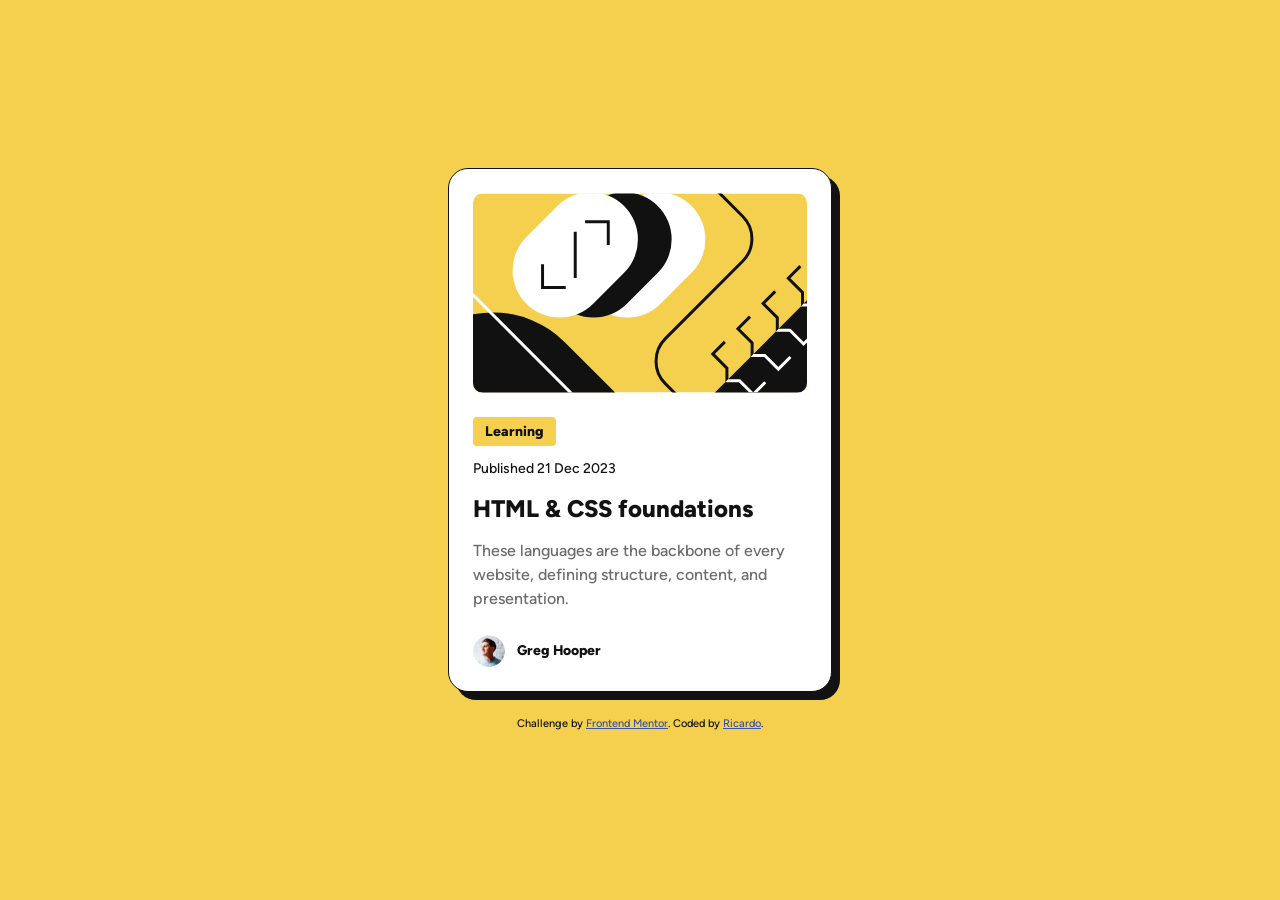
==== blog-preview-card-main/index.html @ 4627156e "initial commit" ====
<!DOCTYPE html>
<html lang="en">
<head>
  <meta charset="UTF-8">
  <meta name="viewport" content="width=device-width, initial-scale=1.0">
  <link rel="icon" type="image/png" sizes="32x32" href="./assets/images/favicon-32x32.png">
  <link rel="stylesheet" href="./style.css">
  <title>Frontend Mentor | Blog preview card</title>
</head>
<body>
  <main>
    <article class="card">
      <img
        class="card__image"
        src="./assets/images/illustration-article.svg"
        alt="Abstract illustration representing HTML and CSS concepts"
        width="336"
        height="200"
      >

      <div class="card__tag">Learning</div>

      <p class="card__date">Published 21 Dec 2023</p>

      <h1 class="card__title">
        <a href="#">HTML &amp; CSS foundations</a>
      </h1>

      <p class="card__description">
        These languages are the backbone of every website, defining structure,
        content, and presentation.
      </p>

      <div class="card__author">
        <img
          class="card__avatar"
          src="./assets/images/image-avatar.webp"
          alt="Greg Hooper"
          width="32"
          height="32"
        >
        <span class="card__author-name">Greg Hooper</span>
      </div>
    </article>
  </main>

  <footer class="attribution">
    Challenge by
    <a href="https://www.frontendmentor.io?ref=challenge" target="_blank">Frontend Mentor</a>.
    Coded by <a href="https://github.com/ricardoe7">Ricardo</a>.
  </footer>
</body>
</html>
---- blog-preview-card-main/style.css ----
@font-face {
  font-family: "Figtree";
  src: url("./assets/fonts/static/Figtree-Medium.ttf") format("truetype");
  font-weight: 500;
  font-style: normal;
  font-display: swap;
}

@font-face {
  font-family: "Figtree";
  src: url("./assets/fonts/static/Figtree-ExtraBold.ttf") format("truetype");
  font-weight: 800;
  font-style: normal;
  font-display: swap;
}

:root {
  --yellow: hsl(47, 88%, 63%);
  --white: hsl(0, 0%, 100%);
  --gray-500: hsl(0, 0%, 42%);
  --gray-950: hsl(0, 0%, 7%);
}

*,
*::before,
*::after {
  box-sizing: border-box;
  margin: 0;
  padding: 0;
}

body {
  min-height: 100vh;
  display: flex;
  flex-direction: column;
  justify-content: center;
  align-items: center;
  gap: 1.5rem;
  padding: 1.5rem 1.5rem;
  font-family: "Figtree", sans-serif;
  font-weight: 500;
  font-size: 1rem;
  line-height: 1.5;
  color: var(--gray-950);
  background-color: var(--yellow);
}

.card {
  width: 100%;
  max-width: 20.4375rem; 
  padding: 1.25rem;
  background-color: var(--white);
  border: 1px solid var(--gray-950);
  border-radius: 1.25rem;
  box-shadow: 8px 8px 0 0 var(--gray-950);
}

.card__image {
  display: block;
  width: 100%;
  height: auto;
  border-radius: 0.625rem;
  margin-bottom: 1.5rem;
}

.card__tag {
  display: inline-block;
  margin-bottom: 0.75rem;
  padding: 0.25rem 0.75rem;
  background-color: var(--yellow);
  border-radius: 0.25rem;
  font-size: 0.75rem;
  font-weight: 800;
  line-height: 1.5;
}

.card__date {
  margin-bottom: 0.75rem;
  font-size: 0.75rem;
  line-height: 1.5;
}

.card__title {
  margin-bottom: 0.75rem;
  font-size: 1.25rem;
  font-weight: 800;
  line-height: 1.5;
}

.card__title a {
  color: inherit;
  text-decoration: none;
}

.card__title a:hover,
.card__title a:focus-visible {
  color: var(--yellow);
  outline: none;
}

.card__title a:focus-visible {
  text-decoration: underline;
  text-underline-offset: 0.15em;
}

.card__description {
  margin-bottom: 1.5rem;
  color: var(--gray-500);
  font-size: 0.875rem;
  line-height: 1.5;
}

.card__author {
  display: flex;
  align-items: center;
  gap: 0.75rem;
}

.card__avatar {
  width: 2rem;
  height: 2rem;
  border-radius: 50%;
}

.card__author-name {
  font-size: 0.875rem;
  font-weight: 800;
  line-height: 1.5;
}

.attribution {
  max-width: 90%;
  font-size: 0.6875rem;
  text-align: center;
}

.attribution a {
  color: hsl(228, 45%, 44%);
}

@media (max-width: 374px) {
  body {
    padding: 1rem;
  }

  .card {
    padding: 1rem;
    box-shadow: 6px 6px 0 0 var(--gray-950);
  }

  .card__image {
    margin-bottom: 1.25rem;
  }

  .card__title {
    font-size: 1.125rem;
  }
}

@media (min-width: 768px) {
  body {
    padding: 2rem;
  }

  .card {
    max-width: 24rem;
    padding: 1.5rem;
  }

  .card__tag,
  .card__date {
    font-size: 0.875rem;
  }

  .card__title {
    font-size: 1.5rem;
  }

  .card__description {
    font-size: 1rem;
  }
}

@media (min-width: 1440px) {
  body {
    padding: 3rem;
  }

  .card {
    box-shadow: 8px 8px 0 0 var(--gray-950);
  }
}
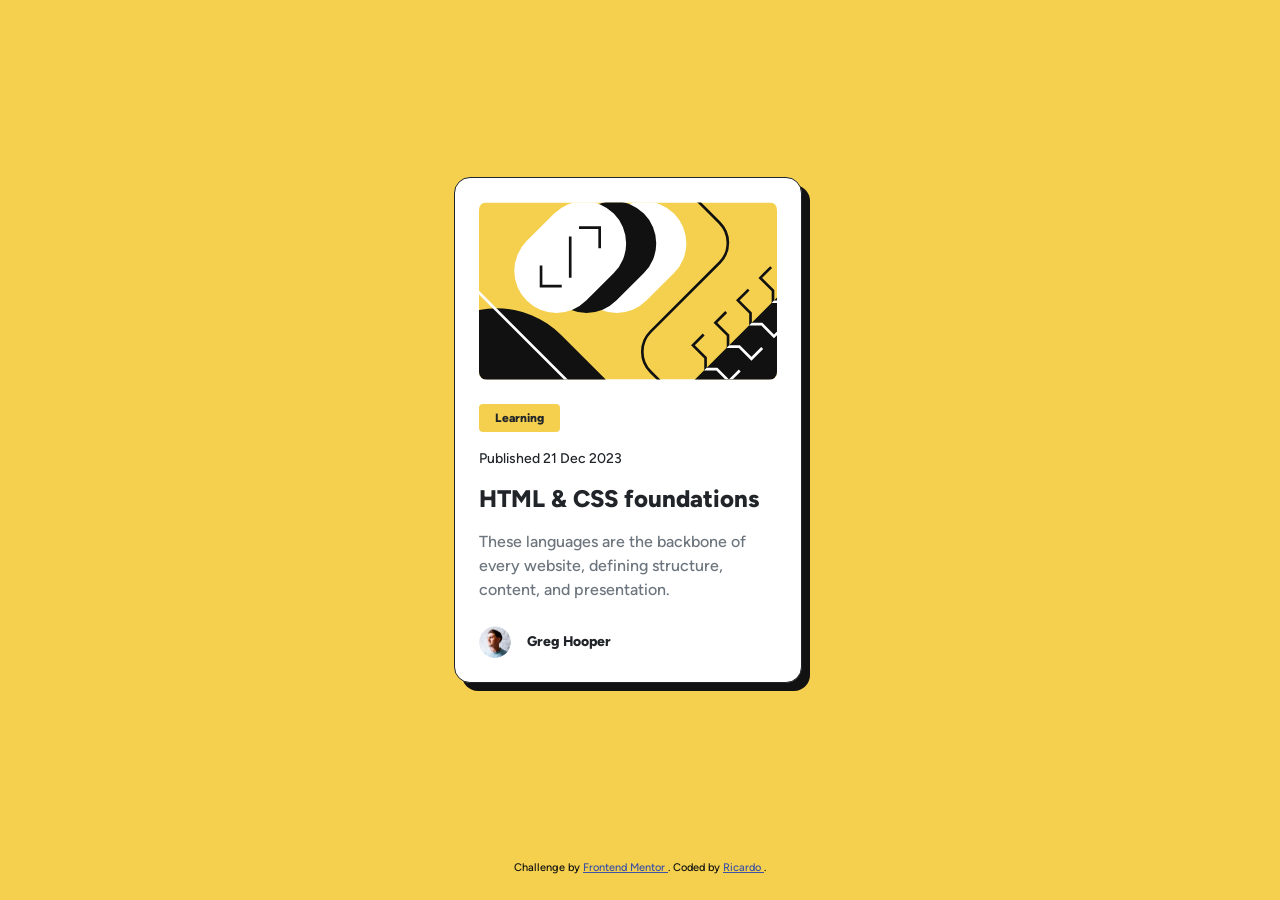
==== commit e6bc4bad: "Added Bootstrap CSS to Blog HTML" ====
--- a/blog-preview-card-main/index.html
+++ b/blog-preview-card-main/index.html
@@ -2,52 +2,98 @@
 <html lang="en">
 <head>
   <meta charset="UTF-8">
-  <meta name="viewport" content="width=device-width, initial-scale=1.0">
-  <link rel="icon" type="image/png" sizes="32x32" href="./assets/images/favicon-32x32.png">
+
+  <meta
+    name="viewport"
+    content="width=device-width, initial-scale=1.0"
+  >
+
+  <link
+    rel="icon"
+    type="image/png"
+    sizes="32x32"
+    href="./assets/images/favicon-32x32.png"
+  >
+
+  <!-- Bootstrap CSS -->
+  <link
+    href="https://cdn.jsdelivr.net/npm/bootstrap@5.3.8/dist/css/bootstrap.min.css"
+    rel="stylesheet"
+    integrity="sha384-sRIl4kxILFvY47J16cr9ZwB07vP4J8+LH7qKQnuqkuIAvNWLzeN8tE5YBujZqJLB"
+    crossorigin="anonymous"
+  >
+
+  <!-- Custom CSS -->
   <link rel="stylesheet" href="./style.css">
+
   <title>Frontend Mentor | Blog preview card</title>
 </head>
-<body>
-  <main>
-    <article class="card">
-      <img
-        class="card__image"
-        src="./assets/images/illustration-article.svg"
-        alt="Abstract illustration representing HTML and CSS concepts"
-        width="336"
-        height="200"
-      >
 
-      <div class="card__tag">Learning</div>
+<body class="min-vh-100 d-flex flex-column">
+  <main class="container flex-grow-1 d-flex align-items-center py-4">
+    <div class="row justify-content-center w-100">
+      <div class="col-11 col-sm-8 col-md-6 col-lg-4 card-column">
+        <article class="card blog-card border-dark rounded-4 p-3 p-md-4">
+          <img
+            class="card-img-top img-fluid rounded-3 mb-4"
+            src="./assets/images/illustration-article.svg"
+            alt="Abstract illustration representing HTML and CSS concepts"
+            width="336"
+            height="200"
+          >
 
-      <p class="card__date">Published 21 Dec 2023</p>
+          <div class="card-body p-0">
+            <span class="badge blog-card__tag text-dark rounded-1 px-3 py-2 mb-3">
+              Learning
+            </span>
 
-      <h1 class="card__title">
-        <a href="#">HTML &amp; CSS foundations</a>
-      </h1>
+            <p class="small mb-3">
+              Published 21 Dec 2023
+            </p>
 
-      <p class="card__description">
-        These languages are the backbone of every website, defining structure,
-        content, and presentation.
-      </p>
+            <h1 class="card-title fs-4 fw-bold mb-3">
+              <a class="blog-card__link text-dark text-decoration-none" href="#">
+                HTML &amp; CSS foundations
+              </a>
+            </h1>
 
-      <div class="card__author">
-        <img
-          class="card__avatar"
-          src="./assets/images/image-avatar.webp"
-          alt="Greg Hooper"
-          width="32"
-          height="32"
-        >
-        <span class="card__author-name">Greg Hooper</span>
+            <p class="card-text text-secondary mb-4">
+              These languages are the backbone of every website, defining
+              structure, content, and presentation.
+            </p>
+
+            <div class="d-flex align-items-center gap-3">
+              <img
+                class="rounded-circle"
+                src="./assets/images/image-avatar.webp"
+                alt="Greg Hooper"
+                width="32"
+                height="32"
+              >
+
+              <span class="small fw-bold">
+                Greg Hooper
+              </span>
+            </div>
+          </div>
+        </article>
       </div>
-    </article>
+    </div>
   </main>
 
-  <footer class="attribution">
+  <footer class="attribution text-center px-3 pb-4">
     Challenge by
-    <a href="https://www.frontendmentor.io?ref=challenge" target="_blank">Frontend Mentor</a>.
-    Coded by <a href="https://github.com/ricardoe7">Ricardo</a>.
+    <a
+      href="https://www.frontendmentor.io?ref=challenge"
+      target="_blank"
+      rel="noopener noreferrer"
+    >
+      Frontend Mentor
+    </a>.
+    Coded by
+    <a href="https://github.com/ricardoe7">
+      Ricardo
+    </a>.
   </footer>
 </body>
-</html>
+</html>
--- a/blog-preview-card-main/style.css
+++ b/blog-preview-card-main/style.css
@@ -16,177 +16,49 @@
 
 :root {
   --yellow: hsl(47, 88%, 63%);
-  --white: hsl(0, 0%, 100%);
-  --gray-500: hsl(0, 0%, 42%);
   --gray-950: hsl(0, 0%, 7%);
 }
 
-*,
-*::before,
-*::after {
-  box-sizing: border-box;
-  margin: 0;
-  padding: 0;
-}
-
 body {
-  min-height: 100vh;
-  display: flex;
-  flex-direction: column;
-  justify-content: center;
-  align-items: center;
-  gap: 1.5rem;
-  padding: 1.5rem 1.5rem;
   font-family: "Figtree", sans-serif;
   font-weight: 500;
-  font-size: 1rem;
   line-height: 1.5;
   color: var(--gray-950);
   background-color: var(--yellow);
 }
 
-.card {
-  width: 100%;
-  max-width: 20.4375rem; 
-  padding: 1.25rem;
-  background-color: var(--white);
-  border: 1px solid var(--gray-950);
-  border-radius: 1.25rem;
-  box-shadow: 8px 8px 0 0 var(--gray-950);
+.card-column {
+  max-width: 24rem;
 }
 
-.card__image {
-  display: block;
-  width: 100%;
-  height: auto;
-  border-radius: 0.625rem;
-  margin-bottom: 1.5rem;
+.blog-card {
+  background-color: white;
+  box-shadow: 8px 8px 0 var(--gray-950);
 }
 
-.card__tag {
-  display: inline-block;
-  margin-bottom: 0.75rem;
-  padding: 0.25rem 0.75rem;
+.blog-card__tag {
   background-color: var(--yellow);
-  border-radius: 0.25rem;
-  font-size: 0.75rem;
   font-weight: 800;
-  line-height: 1.5;
 }
 
-.card__date {
-  margin-bottom: 0.75rem;
-  font-size: 0.75rem;
-  line-height: 1.5;
+.blog-card__link {
+  transition: color 0.2s ease;
 }
 
-.card__title {
-  margin-bottom: 0.75rem;
-  font-size: 1.25rem;
-  font-weight: 800;
-  line-height: 1.5;
+.blog-card__link:hover,
+.blog-card__link:focus-visible {
+  color: var(--yellow) !important;
 }
 
-.card__title a {
-  color: inherit;
-  text-decoration: none;
-}
-
-.card__title a:hover,
-.card__title a:focus-visible {
-  color: var(--yellow);
-  outline: none;
-}
-
-.card__title a:focus-visible {
-  text-decoration: underline;
-  text-underline-offset: 0.15em;
-}
-
-.card__description {
-  margin-bottom: 1.5rem;
-  color: var(--gray-500);
-  font-size: 0.875rem;
-  line-height: 1.5;
-}
-
-.card__author {
-  display: flex;
-  align-items: center;
-  gap: 0.75rem;
-}
-
-.card__avatar {
-  width: 2rem;
-  height: 2rem;
-  border-radius: 50%;
-}
-
-.card__author-name {
-  font-size: 0.875rem;
-  font-weight: 800;
-  line-height: 1.5;
+.blog-card__link:focus-visible {
+  outline: 2px solid var(--gray-950);
+  outline-offset: 4px;
 }
 
 .attribution {
-  max-width: 90%;
   font-size: 0.6875rem;
-  text-align: center;
 }
 
 .attribution a {
   color: hsl(228, 45%, 44%);
-}
-
-@media (max-width: 374px) {
-  body {
-    padding: 1rem;
-  }
-
-  .card {
-    padding: 1rem;
-    box-shadow: 6px 6px 0 0 var(--gray-950);
-  }
-
-  .card__image {
-    margin-bottom: 1.25rem;
-  }
-
-  .card__title {
-    font-size: 1.125rem;
-  }
-}
-
-@media (min-width: 768px) {
-  body {
-    padding: 2rem;
-  }
-
-  .card {
-    max-width: 24rem;
-    padding: 1.5rem;
-  }
-
-  .card__tag,
-  .card__date {
-    font-size: 0.875rem;
-  }
-
-  .card__title {
-    font-size: 1.5rem;
-  }
-
-  .card__description {
-    font-size: 1rem;
-  }
-}
-
-@media (min-width: 1440px) {
-  body {
-    padding: 3rem;
-  }
-
-  .card {
-    box-shadow: 8px 8px 0 0 var(--gray-950);
-  }
-}
+}
